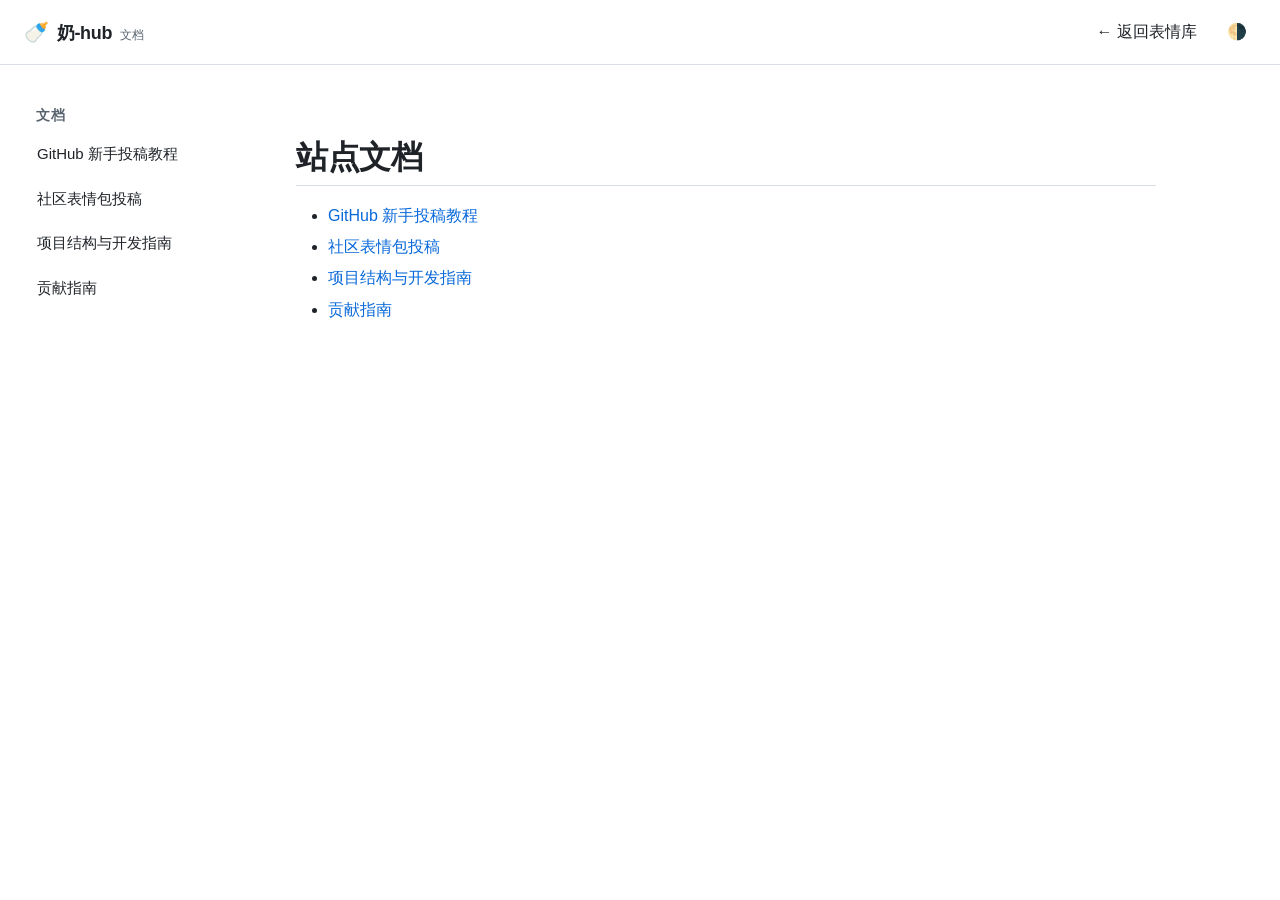
==== docs.html @ b363228f "md渲染器" ====
<!DOCTYPE html>
<html lang="zh-CN" data-theme="auto">
<head>
  <meta charset="utf-8">
  <meta name="viewport" content="width=device-width, initial-scale=1">
  <title>文档 · 奶-hub</title>
  <meta name="description" content="奶-hub 站点文档：表情投稿指南、GitHub 新手教程与项目开发指南。">
  <meta name="color-scheme" content="dark light">
  <link rel="icon" href="assets/icons/favicon.svg" type="image/svg+xml">
  <link rel="stylesheet" href="assets/css/style.css">
  <link rel="stylesheet" href="assets/css/docs.css">
</head>
<body>
  <a class="skip-link" href="#main">跳到主内容</a>

  <header class="site-header">
    <div class="container header-inner">
      <a class="brand" href="index.html">
        <span class="brand-mark" aria-hidden="true">🍼</span>
        <span class="brand-name">奶-hub</span>
        <span class="brand-sub">文档</span>
      </a>

      <div class="header-actions">
        <a class="btn btn-ghost" href="index.html">← 返回表情库</a>
        <button id="themeToggle" class="btn btn-ghost icon-btn" type="button" aria-label="切换配色主题" title="切换配色主题">
          <span id="themeIcon" aria-hidden="true">🌗</span>
        </button>
      </div>
    </div>
  </header>

  <main id="main" class="container docs-layout" tabindex="-1">
    <aside class="sidebar" aria-label="文档导航">
      <p class="sidebar-title">文档</p>
      <nav class="sidebar-nav" id="docNav"></nav>
    </aside>

    <div class="docs-content">
      <div class="docs-toolbar">
        <a class="link docs-source" id="sourceLink" href="#" target="_blank" rel="noopener noreferrer" hidden>在 GitHub 上查看原文 ↗</a>
      </div>
      <article class="prose" id="docContent"></article>
    </div>
  </main>

  <noscript>
    <div class="noscript">本站需要启用 JavaScript 才能渲染文档。</div>
  </noscript>

  <script src="assets/js/md.js"></script>
  <script src="assets/js/docs.js"></script>
</body>
</html>
---- assets/css/style.css ----
:root {
  --bg: #0d1117;
  --bg-subtle: #010409;
  --surface: #1f2328;
  --surface-2: #161b22;
  --surface-light: #f0f6fc;
  --text: #f0f6fc;
  --text-on-light: #1f2328;
  --muted: #9198a1;
  --accent: #8dd6ff;
  --primary: #5fed83;
  --primary-hover: #72ff97;
  --primary-active: #4ace6a;
  --primary-dark: #08872b;
  --text-on-primary: #000000;
  --border: #484f58;
  --border-muted: #3d444d;
  --glow: 0 0 24px rgba(141, 214, 255, 0.15);
  --glow-hover: 0 0 32px rgba(141, 214, 255, 0.25);
  --header-bg: rgba(13, 17, 23, 0.85);
  --overlay: rgba(1, 4, 9, 0.7);

  --r-sm: 6px;
  --r-md: 8px;
  --r-lg: 16px;
  --r-full: 9999px;

  --sp-1: 4px;
  --sp-2: 8px;
  --sp-3: 12px;
  --sp-4: 16px;
  --sp-5: 20px;
  --sp-6: 24px;
  --sp-8: 32px;
  --sp-10: 40px;
  --sp-12: 48px;
  --sp-16: 64px;

  --font: "Mona Sans", -apple-system, BlinkMacSystemFont, "Segoe UI", Helvetica, Arial, sans-serif,
    "Apple Color Emoji", "Segoe UI Emoji", "Noto Color Emoji";
  --mono: ui-monospace, "Mona Sans Mono", SFMono-Regular, "SF Mono", Menlo, Consolas,
    "Liberation Mono", monospace;

  --header-h: 64px;
  --container: 1280px;
}

:root[data-theme="light"] {
  --bg: #ffffff;
  --bg-subtle: #f6f8fa;
  --surface: #f6f8fa;
  --surface-2: #ffffff;
  --surface-light: #ffffff;
  --text: #1f2328;
  --text-on-light: #1f2328;
  --muted: #59636e;
  --accent: #0969da;
  --primary: #1f883d;
  --primary-hover: #2a9f47;
  --primary-active: #178136;
  --primary-dark: #1a7f37;
  --text-on-primary: #ffffff;
  --border: #d0d7de;
  --border-muted: #d8dee4;
  --glow: 0 0 24px rgba(9, 105, 218, 0.12);
  --glow-hover: 0 0 32px rgba(9, 105, 218, 0.2);
  --header-bg: rgba(255, 255, 255, 0.85);
  --overlay: rgba(31, 35, 40, 0.5);
}

@media (prefers-color-scheme: light) {
  :root[data-theme="auto"] {
    --bg: #ffffff;
    --bg-subtle: #f6f8fa;
    --surface: #f6f8fa;
    --surface-2: #ffffff;
    --surface-light: #ffffff;
    --text: #1f2328;
    --text-on-light: #1f2328;
    --muted: #59636e;
    --accent: #0969da;
    --primary: #1f883d;
    --primary-hover: #2a9f47;
    --primary-active: #178136;
    --primary-dark: #1a7f37;
    --text-on-primary: #ffffff;
    --border: #d0d7de;
    --border-muted: #d8dee4;
    --glow: 0 0 24px rgba(9, 105, 218, 0.12);
    --glow-hover: 0 0 32px rgba(9, 105, 218, 0.2);
    --header-bg: rgba(255, 255, 255, 0.85);
    --overlay: rgba(31, 35, 40, 0.5);
  }
}

*,
*::before,
*::after {
  box-sizing: border-box;
}

html {
  scroll-behavior: smooth;
  scroll-padding-top: calc(var(--header-h) + var(--sp-6));
}

body {
  margin: 0;
  background-color: var(--bg);
  color: var(--text);
  font-family: var(--font);
  font-size: 16px;
  line-height: 1.5;
  -webkit-font-smoothing: antialiased;
  text-rendering: optimizeLegibility;
}

img {
  max-width: 100%;
  display: block;
}

[hidden] {
  display: none !important;
}

a {
  color: inherit;
  text-decoration: none;
}

h1, h2, h3, p, dl, dd, ol, ul {
  margin: 0;
}

:focus-visible {
  outline: 2px solid var(--accent);
  outline-offset: 2px;
}

::selection {
  background: rgba(141, 214, 255, 0.3);
  color: inherit;
}

:root[data-theme="light"] ::selection {
  background: rgba(9, 105, 218, 0.22);
}

.container {
  max-width: var(--container);
  margin: 0 auto;
  padding: 0 var(--sp-6);
}

.skip-link {
  position: absolute;
  left: -9999px;
  top: var(--sp-2);
  z-index: 99;
  background: var(--primary);
  color: var(--text-on-primary);
  padding: var(--sp-2) var(--sp-4);
  border-radius: var(--r-sm);
}

.skip-link:focus {
  left: var(--sp-4);
}

.link {
  color: var(--accent);
  transition: text-decoration-color 150ms ease-out;
}

.link:hover {
  text-decoration: underline;
  text-decoration-color: var(--accent);
}

code {
  font-family: var(--mono);
  font-size: 14px;
  background: var(--surface-2);
  border: 1px solid var(--border-muted);
  border-radius: var(--r-sm);
  padding: 1px 6px;
}

/* ---------- Buttons ---------- */
.btn {
  display: inline-flex;
  align-items: center;
  justify-content: center;
  gap: var(--sp-2);
  font-family: inherit;
  font-size: 16px;
  font-weight: 500;
  line-height: 1.2;
  padding: 11px 23px;
  border-radius: var(--r-sm);
  border: 1px solid transparent;
  background: transparent;
  color: var(--text);
  cursor: pointer;
  white-space: nowrap;
  transition: background-color 80ms cubic-bezier(0.33, 1, 0.68, 1),
    border-color 80ms cubic-bezier(0.33, 1, 0.68, 1), color 80ms cubic-bezier(0.33, 1, 0.68, 1);
}

.btn-primary {
  background: var(--primary);
  border-color: var(--primary);
  color: var(--text-on-primary);
}

.btn-primary:hover {
  background: var(--primary-hover);
  border-color: var(--primary-hover);
}

.btn-primary:active {
  background: var(--primary-active);
  border-color: var(--primary-active);
  transition: none;
}

.btn-secondary {
  border-color: var(--text);
  color: var(--text);
}

.btn-secondary:hover {
  background: rgba(240, 246, 252, 0.1);
}

:root[data-theme="light"] .btn-secondary:hover {
  background: rgba(31, 35, 40, 0.08);
}

.btn-secondary:active {
  background: rgba(240, 246, 252, 0.15);
  transition: none;
}

.btn-ghost {
  font-weight: 400;
  padding: 8px 12px;
}

.btn-ghost:hover {
  color: var(--accent);
  background: rgba(141, 214, 255, 0.1);
}

.btn-ghost:active {
  background: rgba(141, 214, 255, 0.15);
  transition: none;
}

:root[data-theme="light"] .btn-ghost:hover,
:root[data-theme="light"] .btn-ghost:active {
  background: rgba(9, 105, 218, 0.1);
}

.btn-sm {
  font-size: 14px;
  padding: 5px 10px;
}

.icon-btn {
  padding: 8px;
  min-width: 36px;
  min-height: 36px;
  font-size: 16px;
}

/* ---------- Badges ---------- */
.badge {
  display: inline-flex;
  align-items: center;
  gap: var(--sp-1);
  font-size: 12px;
  font-weight: 500;
  padding: 2px 8px;
  border-radius: var(--r-full);
  line-height: 1.5;
  border: 1px solid transparent;
}

.badge-open {
  background: var(--primary-dark);
  color: #ffffff;
}

.badge-open .dot {
  width: 8px;
  height: 8px;
  border-radius: var(--r-full);
  background: var(--primary);
}

/* ---------- Header ---------- */
.site-header {
  position: sticky;
  top: 0;
  z-index: 32;
  background: var(--header-bg);
  backdrop-filter: saturate(160%) blur(12px);
  border-bottom: 1px solid var(--border-muted);
}

.header-inner {
  display: flex;
  align-items: center;
  gap: var(--sp-4);
  height: var(--header-h);
}

.brand {
  display: inline-flex;
  align-items: baseline;
  gap: var(--sp-2);
  font-weight: 600;
  font-size: 18px;
  letter-spacing: -0.3px;
}

.brand-mark {
  font-size: 20px;
}

.brand-sub {
  font-family: var(--mono);
  font-size: 12px;
  color: var(--muted);
  font-weight: 400;
}

.header-nav {
  display: flex;
  align-items: center;
  gap: var(--sp-1);
  margin-left: var(--sp-4);
}

.header-actions {
  display: flex;
  align-items: center;
  gap: var(--sp-2);
  margin-left: auto;
  flex: 1 1 auto;
  justify-content: flex-end;
  min-width: 0;
}

.search-field {
  position: relative;
  display: flex;
  align-items: center;
  gap: var(--sp-1);
  background: var(--surface-light);
  border: 1px solid var(--border);
  border-radius: var(--r-sm);
  padding: 0 var(--sp-3);
  margin: 0;
  flex: 0 1 300px;
  min-width: 120px;
  transition: border-color 150ms ease-out, box-shadow 150ms ease-out;
}

.search-field:focus-within {
  border-color: var(--accent);
  box-shadow: 0 0 12px rgba(141, 214, 255, 0.3);
}

:root[data-theme="light"] .search-field:focus-within {
  box-shadow: 0 0 12px rgba(9, 105, 218, 0.25);
}

.search-submit {
  display: flex;
  align-items: center;
  justify-content: center;
  background: none;
  border: none;
  padding: 6px 0;
  color: var(--muted);
  cursor: pointer;
  flex: none;
  border-radius: var(--r-sm);
  transition: color 150ms ease-out, transform 150ms ease-out;
}

.search-submit:hover {
  color: var(--accent);
}

.search-submit:active {
  transform: scale(0.9);
}

.search-field .search-icon {
  color: inherit;
  flex: none;
}

.search-field input {
  background: transparent;
  border: none;
  outline: none;
  color: var(--text-on-light);
  font-family: inherit;
  font-size: 14px;
  padding: 8px var(--sp-2);
  flex: 1 1 auto;
  width: 100%;
  min-width: 0;
  transition: opacity 150ms ease-out;
}

.search-field input::placeholder {
  color: var(--muted);
}

.search-field kbd {
  font-family: var(--mono);
  font-size: 11px;
  color: var(--muted);
  border: 1px solid var(--border);
  border-radius: 4px;
  padding: 0 5px;
  line-height: 1.6;
}

/* ---------- Hero ---------- */
.hero {
  position: relative;
  overflow: hidden;
  border-bottom: 1px solid var(--border-muted);
  padding: var(--sp-16) 0;
}

.hero-aurora {
  position: absolute;
  inset: -20% -10% auto -10%;
  height: 140%;
  background:
    radial-gradient(45% 55% at 18% 30%, rgba(141, 214, 255, 0.18), transparent 70%),
    radial-gradient(40% 50% at 78% 20%, rgba(95, 237, 131, 0.14), transparent 70%),
    radial-gradient(50% 60% at 55% 90%, rgba(141, 214, 255, 0.1), transparent 70%);
  filter: blur(8px);
  z-index: -1;
  animation: aurora-shift 16s ease-in-out infinite alternate;
}

@keyframes aurora-shift {
  from { transform: translate3d(-2%, -1%, 0) scale(1); }
  to { transform: translate3d(3%, 2%, 0) scale(1.06); }
}

.hero-inner {
  display: grid;
  grid-template-columns: minmax(0, 1.1fr) minmax(0, 0.9fr);
  gap: var(--sp-12);
  align-items: center;
}

.hero-copy > * + * {
  margin-top: var(--sp-5);
}

.hero-copy > * {
  animation: rise 620ms cubic-bezier(0.33, 1, 0.68, 1) backwards;
}

.hero-copy > *:nth-child(1) { animation-delay: 40ms; }
.hero-copy > *:nth-child(2) { animation-delay: 110ms; }
.hero-copy > *:nth-child(3) { animation-delay: 180ms; }
.hero-copy > *:nth-child(4) { animation-delay: 250ms; }
.hero-copy > *:nth-child(5) { animation-delay: 320ms; }

@keyframes rise {
  from {
    opacity: 0;
    transform: translateY(18px);
  }
  to {
    opacity: 1;
    transform: none;
  }
}

.hero-title {
  font-size: clamp(40px, 6vw, 64px);
  font-weight: 600;
  line-height: 1.1;
  letter-spacing: -1.5px;
}

.hero-accent {
  color: var(--accent);
}

.hero-lead {
  font-size: 18px;
  line-height: 1.6;
  color: var(--muted);
  max-width: 56ch;
}

.hero-actions {
  display: flex;
  flex-wrap: wrap;
  gap: var(--sp-3);
}

.hero-stats {
  display: flex;
  gap: var(--sp-8);
  padding-top: var(--sp-2);
}

.stat dt {
  font-size: 14px;
  color: var(--muted);
}

.stat dd {
  font-family: var(--mono);
  font-size: 28px;
  font-weight: 600;
  letter-spacing: -0.5px;
  color: var(--text);
}

.hero-visual {
  position: relative;
  height: 420px;
}

.hero-tile {
  --rot: 0deg;
  position: absolute;
  width: 46%;
  border: 1px solid var(--border);
  border-radius: var(--r-lg);
  overflow: hidden;
  background: var(--surface);
  box-shadow: var(--glow);
  transform: rotate(var(--rot));
  animation: tile-in 700ms cubic-bezier(0.33, 1, 0.68, 1) backwards;
  transition: transform 240ms cubic-bezier(0.33, 1, 0.68, 1), box-shadow 240ms ease-out,
    border-color 240ms ease-out;
}

@keyframes tile-in {
  from {
    opacity: 0;
    transform: translateY(28px) scale(0.94) rotate(var(--rot));
  }
}

.hero-tile img {
  display: block;
  width: 100%;
  aspect-ratio: 1 / 1;
  margin: -8px 0;
  object-fit: cover;
  animation: float 7s ease-in-out infinite alternate;
}

.hero-tile.t2 img { animation-duration: 8.5s; animation-delay: -1.2s; }
.hero-tile.t3 img { animation-duration: 9.5s; animation-delay: -2.4s; }
.hero-tile.t4 img { animation-duration: 8s; animation-delay: -3.1s; }

@keyframes float {
  from {
    transform: translateY(-5px);
  }
  to {
    transform: translateY(6px);
  }
}

.hero-tile:hover {
  border-color: var(--accent);
  box-shadow: var(--glow-hover);
  transform: rotate(var(--rot)) translateY(-4px);
}

.hero-tile.t1 { top: 0; left: 0; --rot: -4deg; z-index: 5; }
.hero-tile.t2 { top: 8%; right: 2%; --rot: 5deg; z-index: 1; }
.hero-tile.t3 { bottom: 2%; left: 20%; --rot: 3deg; z-index: 3; }
.hero-tile.t4 { bottom: 8%; right: 6%; --rot: -6deg; z-index: 2; }

.hero-tile:hover,
.hero-tile:focus-within {
  z-index: 10;
}

/* ---------- Layout ---------- */
.layout {
  display: grid;
  grid-template-columns: 240px minmax(0, 1fr);
  gap: var(--sp-8);
  padding-top: var(--sp-10);
  padding-bottom: var(--sp-16);
  align-items: start;
}

.sidebar {
  position: sticky;
  top: calc(var(--header-h) + var(--sp-6));
}

.sidebar-title {
  font-size: 14px;
  font-weight: 600;
  color: var(--muted);
  text-transform: uppercase;
  letter-spacing: 0.6px;
  padding: 0 var(--sp-3);
  margin-bottom: var(--sp-2);
}

.sidebar-nav {
  display: flex;
  flex-direction: column;
  gap: var(--sp-1);
}

.side-item {
  display: flex;
  align-items: center;
  gap: var(--sp-2);
  padding: var(--sp-2) var(--sp-3);
  border-radius: var(--r-sm);
  border: 1px solid transparent;
  color: var(--text);
  transition: background-color 150ms ease-out, border-color 150ms ease-out,
    color 150ms ease-out, transform 180ms cubic-bezier(0.33, 1, 0.68, 1);
}

.side-item:hover {
  background: rgba(141, 214, 255, 0.08);
  color: var(--accent);
  transform: translateX(3px);
}

:root[data-theme="light"] .side-item:hover {
  background: rgba(9, 105, 218, 0.08);
}

.side-item.is-active {
  background: var(--surface);
  border-color: var(--border);
  color: var(--text);
}

.side-icon {
  font-size: 16px;
}

.side-name {
  font-size: 15px;
  font-weight: 500;
}

.side-count {
  margin-left: auto;
  font-family: var(--mono);
  font-size: 12px;
  color: var(--muted);
}

.sidebar-note {
  margin-top: var(--sp-6);
  padding: var(--sp-4);
  background: var(--surface);
  border: 1px solid var(--border-muted);
  border-radius: var(--r-md);
  font-size: 14px;
  color: var(--muted);
}

.sidebar-note p {
  margin-bottom: var(--sp-2);
}

/* ---------- Toolbar & Tabs ---------- */
.role-intro {
  margin: 0 0 var(--sp-3);
  font-size: 14px;
  line-height: 1.6;
  color: var(--muted);
}

.toolbar {
  display: flex;
  align-items: flex-end;
  justify-content: space-between;
  gap: var(--sp-4);
  border-bottom: 1px solid var(--border-muted);
}

.tabs {
  display: flex;
  gap: var(--sp-2);
  overflow-x: auto;
}

.tab {
  font-family: inherit;
  font-size: 15px;
  background: none;
  border: none;
  border-bottom: 2px solid transparent;
  color: var(--muted);
  padding: var(--sp-2) var(--sp-3);
  cursor: pointer;
  display: inline-flex;
  align-items: center;
  gap: var(--sp-2);
  transition: color 150ms ease-out, border-color 200ms cubic-bezier(0.33, 1, 0.68, 1),
    transform 160ms ease-out;
  white-space: nowrap;
}

.tab:hover {
  color: var(--text);
  transform: translateY(-1px);
}

.tab.is-active {
  color: var(--text);
  border-bottom-color: var(--accent);
  font-weight: 600;
}

.tab .tab-count {
  font-family: var(--mono);
  font-size: 12px;
  color: var(--muted);
}

.toolbar-meta {
  display: flex;
  align-items: center;
  gap: var(--sp-2);
  padding-bottom: var(--sp-2);
}

.count {
  font-family: var(--mono);
  font-size: 13px;
  color: var(--muted);
}

/* ---------- Tag panel ---------- */
.tag-panel {
  display: flex;
  flex-direction: column;
  gap: var(--sp-3);
  padding: var(--sp-5) 0;
}

.tag-group {
  display: flex;
  align-items: baseline;
  gap: var(--sp-3);
  flex-wrap: wrap;
}

.tag-group-label {
  font-family: var(--mono);
  font-size: 12px;
  color: var(--muted);
  min-width: 84px;
  text-transform: lowercase;
}

.chip-row {
  display: flex;
  flex-wrap: wrap;
  gap: var(--sp-2);
}

.chip {
  font-family: inherit;
  font-size: 13px;
  line-height: 1.5;
  padding: 3px 10px;
  border-radius: var(--r-full);
  border: 1px solid var(--border-muted);
  background: transparent;
  color: var(--muted);
  cursor: pointer;
  transition: background-color 80ms cubic-bezier(0.33, 1, 0.68, 1),
    border-color 80ms cubic-bezier(0.33, 1, 0.68, 1), color 80ms cubic-bezier(0.33, 1, 0.68, 1);
}

.chip:hover {
  border-color: var(--accent);
  color: var(--accent);
}

.chip.is-on {
  background: rgba(95, 237, 131, 0.14);
  border-color: var(--primary);
  color: var(--text);
  font-weight: 500;
}

:root[data-theme="light"] .chip.is-on {
  background: rgba(31, 136, 61, 0.15);
  border-color: var(--primary-dark);
  color: var(--primary-dark);
}

.chip:active {
  transform: scale(0.94);
}

.chip.is-on {
  animation: chip-pop 260ms cubic-bezier(0.33, 1, 0.68, 1);
}

@keyframes chip-pop {
  0% { transform: scale(0.88); }
  60% { transform: scale(1.07); }
  100% { transform: scale(1); }
}

/* ---------- Pagination ---------- */
.pager {
  display: flex;
  align-items: center;
  justify-content: space-between;
  gap: var(--sp-4);
  flex-wrap: wrap;
  padding: var(--sp-4) 0;
}

.pager[hidden] {
  display: none;
}

.pager-bottom {
  border-top: 1px solid var(--border-muted);
}

.pager-info {
  font-size: 14px;
  color: var(--muted);
}

.pager-info strong {
  font-family: var(--mono);
  font-weight: 600;
  color: var(--text);
}

.pager-nav {
  display: flex;
  align-items: center;
  gap: var(--sp-1);
  flex-wrap: wrap;
}

.pager-btn {
  font-family: inherit;
  font-size: 14px;
  line-height: 1.4;
  color: var(--text);
  background: transparent;
  border: 1px solid var(--border-muted);
  border-radius: var(--r-sm);
  padding: 5px 10px;
  min-height: 32px;
  cursor: pointer;
  transition: background-color 80ms cubic-bezier(0.33, 1, 0.68, 1),
    border-color 80ms cubic-bezier(0.33, 1, 0.68, 1),
    color 80ms cubic-bezier(0.33, 1, 0.68, 1), transform 120ms ease-out;
}

.pager-btn:hover:not(:disabled) {
  border-color: var(--accent);
  color: var(--accent);
  background: rgba(141, 214, 255, 0.08);
}

:root[data-theme="light"] .pager-btn:hover:not(:disabled) {
  background: rgba(9, 105, 218, 0.08);
}

.pager-btn:active:not(:disabled) {
  transform: translateY(1px);
}

.pager-btn:disabled {
  opacity: 0.45;
  cursor: not-allowed;
}

.pager-num {
  min-width: 32px;
}

.pager-btn.is-on {
  background: var(--primary);
  border-color: var(--primary);
  color: var(--text-on-primary);
  font-weight: 600;
}

.pager-ellipsis {
  color: var(--muted);
  padding: 0 var(--sp-1);
}

.pager-size {
  display: inline-flex;
  align-items: center;
  gap: var(--sp-2);
  font-size: 14px;
  color: var(--muted);
}

.page-size-select {
  font-family: inherit;
  font-size: 14px;
  color: var(--text);
  background: var(--surface);
  border: 1px solid var(--border);
  border-radius: var(--r-sm);
  padding: 5px var(--sp-2);
  min-height: 32px;
  cursor: pointer;
  transition: border-color 150ms ease-out, box-shadow 150ms ease-out;
}

.page-size-select:hover {
  border-color: var(--accent);
}

.page-size-select:focus {
  border-color: var(--accent);
  outline: none;
  box-shadow: 0 0 12px rgba(141, 214, 255, 0.3);
}

/* ---------- Masonry grid ---------- */
.grid {
  columns: 4 220px;
  column-gap: var(--sp-4);
}

.card {
  position: relative;
  break-inside: avoid;
  margin-bottom: var(--sp-4);
  background: var(--surface);
  border: 1px solid var(--border);
  border-radius: var(--r-md);
  overflow: hidden;
  transition: border-color 200ms ease-out, box-shadow 200ms ease-out,
    transform 220ms cubic-bezier(0.33, 1, 0.68, 1);
  animation: card-in 340ms cubic-bezier(0.33, 1, 0.68, 1) backwards;
  animation-delay: calc(var(--i, 0) * 34ms);
  will-change: transform, opacity;
}

.card:hover {
  border-color: var(--accent);
  box-shadow: var(--glow);
  transform: translateY(-4px);
}

.card:active {
  transform: translateY(-1px);
}

@keyframes card-in {
  from {
    opacity: 0;
    transform: translateY(16px) scale(0.985);
  }
  to {
    opacity: 1;
    transform: none;
  }
}

@keyframes fade-in {
  from { opacity: 0; transform: translateY(6px); }
  to { opacity: 1; transform: none; }
}

.card-media {
  background: var(--bg-subtle);
  border-bottom: 1px solid var(--border-muted);
}

.card-media img {
  width: 100%;
  aspect-ratio: 1 / 1;
  object-fit: cover;
  opacity: 0;
  transition: opacity 260ms ease-out;
}

.card-media img.is-loaded {
  opacity: 1;
}

.card-open {
  position: absolute;
  inset: 0;
  z-index: 1;
  width: 100%;
  height: 100%;
  padding: 0;
  border: 0;
  background: transparent;
  color: var(--text);
  cursor: zoom-in;
}

.card-open:focus-visible {
  outline: 2px solid var(--accent);
  outline-offset: -3px;
}

.card-open svg {
  position: absolute;
  right: var(--sp-3);
  bottom: var(--sp-3);
  display: block;
  width: 36px;
  height: 36px;
  padding: 8px;
  border: 1px solid var(--border);
  border-radius: var(--r-sm);
  background: var(--surface);
  color: var(--text);
  opacity: 0;
  box-shadow: var(--glow);
  transition: opacity 150ms ease-out, color 150ms ease-out, border-color 150ms ease-out;
}

.card:hover .card-open svg,
.card-open:focus-visible svg {
  opacity: 1;
}

.card-media.is-broken {
  display: flex;
  align-items: center;
  justify-content: center;
  aspect-ratio: 1 / 1;
  color: var(--muted);
  font-family: var(--mono);
  font-size: 13px;
}

.card-body {
  padding: var(--sp-3) var(--sp-4) var(--sp-4);
}

.card-head {
  display: flex;
  align-items: center;
  gap: var(--sp-2);
}

.card-title {
  font-size: 15px;
  font-weight: 600;
  line-height: 1.4;
  letter-spacing: -0.2px;
}

.download-btn {
  position: relative;
  z-index: 2;
  margin-left: auto;
  flex: none;
  color: var(--muted);
  opacity: 0;
  transition: opacity 150ms ease-out, color 150ms ease-out, background-color 150ms ease-out;
}

.card:hover .download-btn,
.download-btn:focus-visible {
  opacity: 1;
}

.download-btn:hover {
  color: var(--accent);
}

.card-tags {
  display: flex;
  flex-wrap: wrap;
  gap: var(--sp-1);
  margin-top: var(--sp-2);
}

.tag {
  font-size: 12px;
  line-height: 1.5;
  padding: 1px 8px;
  border-radius: var(--r-full);
  background: var(--surface-2);
  border: 1px solid var(--border-muted);
  color: var(--muted);
}

/* ---------- Original image dialog ---------- */
.image-dialog {
  width: min(1100px, calc(100vw - 32px));
  max-width: none;
  max-height: calc(100vh - 32px);
  max-height: calc(100dvh - 32px);
  margin: auto;
  padding: 0;
  overflow: hidden;
  border: 1px solid var(--border);
  border-radius: var(--r-md);
  background: var(--surface);
  color: var(--text);
  box-shadow: 0 24px 80px rgba(0, 0, 0, 0.45);
}

.image-dialog::backdrop {
  background: rgba(1, 4, 9, 0.84);
  backdrop-filter: blur(4px);
}

.image-dialog-content {
  display: grid;
  grid-template-rows: auto minmax(0, 1fr);
  max-height: calc(100vh - 32px);
  max-height: calc(100dvh - 32px);
}

.image-dialog-head {
  display: flex;
  align-items: center;
  gap: var(--sp-3);
  min-height: 56px;
  padding: var(--sp-2) var(--sp-3) var(--sp-2) var(--sp-5);
  border-bottom: 1px solid var(--border-muted);
}

.image-dialog-title {
  min-width: 0;
  overflow: hidden;
  font-size: 15px;
  font-weight: 600;
  line-height: 1.4;
  text-overflow: ellipsis;
  white-space: nowrap;
}

.image-dialog-close {
  flex: none;
  margin-left: auto;
}

.image-dialog-stage {
  position: relative;
  display: grid;
  place-items: center;
  min-height: 180px;
  overflow: auto;
  padding: var(--sp-4);
  background: var(--bg-subtle);
}

.image-dialog-stage img {
  max-width: 100%;
  max-height: calc(100vh - 112px);
  max-height: calc(100dvh - 112px);
  width: auto;
  height: auto;
  object-fit: contain;
}

.image-dialog-status {
  color: var(--muted);
  font-size: 14px;
}

/* ---------- Skeleton & empty ---------- */
.skeleton {
  break-inside: avoid;
  margin-bottom: var(--sp-4);
  border: 1px solid var(--border-muted);
  border-radius: var(--r-md);
  background: var(--surface);
  overflow: hidden;
}

.skeleton-media {
  aspect-ratio: 1 / 1;
  background: linear-gradient(90deg, var(--surface-2) 25%, var(--surface) 50%, var(--surface-2) 75%);
  background-size: 200% 100%;
  animation: shimmer 1.2s linear infinite;
}

.skeleton-line {
  height: 12px;
  margin: var(--sp-3) var(--sp-4);
  border-radius: var(--r-sm);
  background: var(--surface-2);
}

.skeleton-line.short {
  width: 50%;
  margin-bottom: var(--sp-4);
}

@keyframes shimmer {
  from { background-position: 200% 0; }
  to { background-position: -200% 0; }
}

.empty-state {
  text-align: center;
  padding: var(--sp-16) var(--sp-6);
  border: 1px dashed var(--border);
  border-radius: var(--r-md);
  background: var(--surface);
  animation: fade-in 240ms cubic-bezier(0.33, 1, 0.68, 1) both;
}

.empty-state[hidden] {
  display: none;
}

.empty-icon {
  font-size: 40px;
  margin-bottom: var(--sp-3);
}

.empty-state h3 {
  font-size: 22px;
  font-weight: 600;
  letter-spacing: -0.3px;
}

.empty-state p {
  color: var(--muted);
  margin: var(--sp-2) 0 var(--sp-5);
}

.reveal {
  opacity: 0;
  transform: translateY(20px);
  transition: opacity 520ms cubic-bezier(0.33, 1, 0.68, 1),
    transform 520ms cubic-bezier(0.33, 1, 0.68, 1);
  transition-delay: var(--d, 0ms);
}

.reveal.is-visible {
  opacity: 1;
  transform: none;
}

/* ---------- Contribute ---------- */
.contribute {
  border-top: 1px solid var(--border-muted);
  background: var(--bg-subtle);
  padding: var(--sp-16) 0;
}

.section-head {
  max-width: 720px;
  margin-bottom: var(--sp-10);
}

.eyebrow {
  font-family: var(--mono);
  font-size: 13px;
  color: var(--accent);
  letter-spacing: 1px;
  text-transform: uppercase;
  margin-bottom: var(--sp-2);
}

.section-title {
  font-size: clamp(32px, 4vw, 48px);
  font-weight: 600;
  line-height: 1.2;
  letter-spacing: -1px;
}

.section-lead {
  font-size: 18px;
  line-height: 1.6;
  color: var(--muted);
  margin-top: var(--sp-3);
}

.quest {
  list-style: none;
  margin: 0;
  padding: 0;
  display: grid;
  grid-template-columns: repeat(auto-fit, minmax(260px, 1fr));
  gap: var(--sp-6);
}

.quest-card {
  position: relative;
  background: var(--surface);
  border: 1px solid var(--border);
  border-radius: var(--r-md);
  padding: var(--sp-6);
  transition: border-color 200ms ease-out, box-shadow 200ms ease-out;
}

.quest-card:hover {
  border-color: var(--accent);
  box-shadow: var(--glow);
}

.quest-num {
  font-family: var(--mono);
  font-size: 13px;
  color: var(--text-on-primary);
  background: var(--primary);
  border-radius: var(--r-full);
  padding: 2px 10px;
  display: inline-block;
}

.quest-card h3 {
  font-size: 22px;
  font-weight: 400;
  line-height: 1.4;
  margin: var(--sp-4) 0 var(--sp-2);
}

.quest-en {
  font-family: var(--mono);
  font-size: 13px;
  color: var(--muted);
}

.quest-card p {
  font-size: 15px;
  color: var(--muted);
  margin-bottom: var(--sp-4);
}

.quest-cmd {
  display: block;
  font-family: var(--mono);
  font-size: 13px;
  line-height: 1.7;
  color: var(--text);
  background: var(--bg);
  border: 1px solid var(--border-muted);
  border-radius: var(--r-md);
  padding: var(--sp-3);
  margin: 0 0 var(--sp-4);
  overflow-x: auto;
  white-space: pre;
}

.quest-card .quest-cmd {
  white-space: pre-wrap;
  word-break: break-all;
}

.quest-cli {
  margin-top: var(--sp-6);
  background: var(--surface);
  border: 1px solid var(--border);
  border-radius: var(--r-md);
  padding: var(--sp-3) var(--sp-6) var(--sp-5);
}

.quest-cli summary {
  cursor: pointer;
  font-size: 15px;
  color: var(--text);
}

.quest-cli summary:hover {
  color: var(--accent);
}

.quest-cli[open] summary {
  margin-bottom: var(--sp-3);
}

.quest-cli .quest-cmd {
  margin-bottom: 0;
}

.quest-note {
  font-size: 14px;
  line-height: 1.7;
  color: var(--muted);
  margin-top: var(--sp-3);
}

.quest-help {
  margin-top: var(--sp-6);
  font-size: 15px;
  line-height: 1.7;
  color: var(--muted);
}

/* ---------- Footer ---------- */
.site-footer {
  border-top: 1px solid var(--border-muted);
  padding: var(--sp-8) 0;
  font-size: 14px;
  color: var(--muted);
}

.footer-inner {
  display: flex;
  justify-content: space-between;
  gap: var(--sp-4);
  flex-wrap: wrap;
}

.footer-links {
  display: flex;
  gap: var(--sp-5);
}

/* ---------- Toast ---------- */
.toast {
  position: fixed;
  left: 50%;
  bottom: var(--sp-8);
  transform: translate(-50%, 12px);
  z-index: 99;
  background: var(--surface);
  color: var(--text);
  border: 1px solid var(--border);
  border-radius: var(--r-sm);
  box-shadow: var(--glow-hover);
  padding: var(--sp-3) var(--sp-5);
  font-size: 14px;
  opacity: 0;
  transition: opacity 160ms ease-out, transform 160ms ease-out;
}

.toast.is-on {
  opacity: 1;
  transform: translate(-50%, 0);
}

.noscript {
  padding: var(--sp-6);
  text-align: center;
  color: var(--muted);
  border: 1px solid var(--border);
  border-radius: var(--r-md);
  margin: var(--sp-6);
}

/* ---------- Image context menu ---------- */
.ctx-menu {
  position: fixed;
  left: 0;
  top: 0;
  z-index: 120;
  min-width: 210px;
  padding: var(--sp-1);
  border: 1px solid var(--border);
  border-radius: var(--r-md);
  background: var(--surface);
  color: var(--text);
  box-shadow: 0 16px 40px rgba(1, 4, 9, 0.45), var(--glow);
  font-size: 14px;
  user-select: none;
  animation: ctx-pop 120ms cubic-bezier(0.33, 1, 0.68, 1);
}

.ctx-menu[hidden] {
  display: none;
}

.ctx-item {
  display: flex;
  align-items: center;
  gap: var(--sp-3);
  width: 100%;
  min-height: 40px;
  padding: var(--sp-2) var(--sp-3);
  border: 0;
  border-radius: var(--r-sm);
  background: transparent;
  color: inherit;
  font: inherit;
  text-align: left;
  white-space: nowrap;
  touch-action: manipulation;
  cursor: pointer;
}

.ctx-item:hover,
.ctx-item:focus-visible {
  background: rgba(141, 214, 255, 0.12);
  color: var(--accent);
}

:root[data-theme="light"] .ctx-item:hover,
:root[data-theme="light"] .ctx-item:focus-visible {
  background: rgba(9, 105, 218, 0.1);
}

.ctx-item:focus-visible {
  outline-offset: -2px;
}

.ctx-item:active {
  background: rgba(141, 214, 255, 0.18);
}

:root[data-theme="light"] .ctx-item:active {
  background: rgba(9, 105, 218, 0.16);
}

.ctx-icon {
  display: inline-flex;
  flex: none;
  color: var(--muted);
}

.ctx-item:hover .ctx-icon,
.ctx-item:focus-visible .ctx-icon,
.ctx-item:active .ctx-icon {
  color: inherit;
}

@keyframes ctx-pop {
  from {
    opacity: 0;
    transform: scale(0.96);
  }
  to {
    opacity: 1;
    transform: none;
  }
}

@media (pointer: coarse) {
  .ctx-item {
    min-height: 46px;
  }
}

/* ---------- Responsive ---------- */
@media (max-width: 1011px) {
  .header-nav {
    display: none;
  }

  .search-field {
    flex-basis: 220px;
  }

  .hero-inner {
    grid-template-columns: minmax(0, 1fr);
    gap: var(--sp-8);
  }

  .hero-visual {
    height: 300px;
    max-width: 460px;
  }

  .layout {
    grid-template-columns: minmax(0, 1fr);
    gap: var(--sp-5);
  }

  .sidebar {
    position: static;
  }

  .sidebar-title {
    display: none;
  }

  .sidebar-nav {
    flex-direction: row;
    overflow-x: auto;
    padding-bottom: var(--sp-1);
  }

  .side-item {
    flex: none;
    border-color: var(--border-muted);
  }

  .sidebar-note {
    display: none;
  }
}

@media (max-width: 767px) {
  .download-btn {
    opacity: 1;
  }

  .card-open svg {
    opacity: 1;
  }

  .image-dialog {
    width: calc(100vw - 16px);
    max-height: calc(100vh - 16px);
    max-height: calc(100dvh - 16px);
  }

  .image-dialog-content {
    max-height: calc(100vh - 16px);
    max-height: calc(100dvh - 16px);
  }

  .image-dialog-head {
    min-height: 48px;
    padding-left: var(--sp-3);
  }

  .image-dialog-stage {
    min-height: 120px;
    padding: var(--sp-2);
  }

  .image-dialog-stage img {
    max-height: calc(100vh - 80px);
    max-height: calc(100dvh - 80px);
  }

  .hero {
    padding: var(--sp-10) 0;
  }

  .hero-visual {
    display: none;
  }

  .hero-stats {
    gap: var(--sp-6);
  }

  .header-nav {
    display: none;
  }

  .search-field {
    flex-basis: 180px;
  }

  .search-field kbd {
    display: none;
  }

  .grid {
    columns: 2 150px;
    column-gap: var(--sp-3);
  }

  .contribute {
    padding: var(--sp-10) 0;
  }

  .layout {
    padding-top: var(--sp-6);
    padding-bottom: var(--sp-10);
  }

  .tag-group-label {
    min-width: 100%;
  }
}

@media (max-width: 543px) {
  .hide-sm {
    display: none;
  }

  .search-field {
    flex-basis: 150px;
    min-width: 96px;
  }

  .container {
    padding: 0 var(--sp-4);
  }

  .grid {
    columns: 1;
  }

  .pager {
    gap: var(--sp-2);
    justify-content: center;
  }

  .pager-info {
    width: 100%;
    text-align: center;
  }

  .hero-title {
    letter-spacing: -1px;
  }

  .role-intro {
    font-size: 13px;
  }
}

@media (prefers-reduced-motion: reduce) {
  *,
  *::before,
  *::after {
    animation-duration: 0.001ms !important;
    animation-iteration-count: 1 !important;
    transition-duration: 0.001ms !important;
    scroll-behavior: auto !important;
  }
}
---- assets/css/docs.css ----
/* 站内文档阅读器（docs.html）样式；设计令牌沿用 style.css。 */

.docs-layout {
  display: grid;
  grid-template-columns: 240px minmax(0, 1fr);
  gap: var(--sp-8);
  padding-top: var(--sp-10);
  padding-bottom: var(--sp-16);
  align-items: start;
}

.docs-content {
  min-width: 0;
}

.docs-toolbar {
  display: flex;
  justify-content: flex-end;
  min-height: 24px;
  margin-bottom: var(--sp-2);
}

.docs-source {
  font-size: 13px;
}

.docs-loading {
  color: var(--muted);
  font-size: 15px;
}

/* ---------- Markdown 排版 ---------- */
.prose {
  max-width: 860px;
  min-width: 0;
  font-size: 16px;
  line-height: 1.7;
}

.prose h1 {
  font-size: 32px;
  font-weight: 600;
  letter-spacing: -0.5px;
  line-height: 1.25;
  margin: 0 0 var(--sp-4);
  padding-bottom: var(--sp-2);
  border-bottom: 1px solid var(--border-muted);
}

.prose h2 {
  font-size: 24px;
  font-weight: 600;
  letter-spacing: -0.3px;
  line-height: 1.3;
  margin: var(--sp-8) 0 var(--sp-4);
  padding-bottom: var(--sp-2);
  border-bottom: 1px solid var(--border-muted);
  scroll-margin-top: calc(var(--header-h) + var(--sp-4));
}

.prose h3 {
  font-size: 19px;
  font-weight: 600;
  line-height: 1.4;
  margin: var(--sp-6) 0 var(--sp-3);
  scroll-margin-top: calc(var(--header-h) + var(--sp-4));
}

.prose h4,
.prose h5,
.prose h6 {
  font-size: 16px;
  font-weight: 600;
  margin: var(--sp-5) 0 var(--sp-2);
  scroll-margin-top: calc(var(--header-h) + var(--sp-4));
}

.prose p {
  margin: 0 0 var(--sp-4);
}

.prose a {
  color: var(--accent);
}

.prose a:hover {
  text-decoration: underline;
}

.prose strong {
  font-weight: 600;
}

.prose ul,
.prose ol {
  margin: 0 0 var(--sp-4);
  padding-left: 2em;
}

.prose ul {
  list-style: disc;
}

.prose ol {
  list-style: decimal;
}

.prose li + li {
  margin-top: var(--sp-1);
}

.prose li > ul,
.prose li > ol {
  margin: var(--sp-1) 0 0;
}

.prose blockquote {
  margin: 0 0 var(--sp-4);
  padding: var(--sp-1) var(--sp-4);
  color: var(--muted);
  border-left: 4px solid var(--border);
  border-radius: 0 var(--r-sm) var(--r-sm) 0;
}

.prose blockquote p:last-child {
  margin-bottom: 0;
}

.prose pre {
  margin: 0 0 var(--sp-4);
  padding: var(--sp-4);
  background: var(--bg-subtle);
  border: 1px solid var(--border-muted);
  border-radius: var(--r-md);
  overflow-x: auto;
  font-size: 13px;
  line-height: 1.6;
}

.prose pre code {
  background: none;
  border: none;
  padding: 0;
  font-size: inherit;
}

.prose table {
  display: block;
  max-width: 100%;
  width: max-content;
  margin: 0 0 var(--sp-4);
  border-collapse: collapse;
  overflow-x: auto;
}

.prose th,
.prose td {
  padding: 6px 13px;
  border: 1px solid var(--border-muted);
  text-align: left;
}

.prose th {
  background: var(--surface);
  font-weight: 600;
}

.prose tr:nth-child(2n) td {
  background: var(--surface-2);
}

.prose img {
  max-width: 100%;
  margin: var(--sp-2) 0;
  border: 1px solid var(--border-muted);
  border-radius: var(--r-md);
}

.prose hr {
  border: none;
  border-top: 1px solid var(--border-muted);
  margin: var(--sp-8) 0;
}

/* ---------- 响应式 ---------- */
@media (max-width: 1011px) {
  .docs-layout {
    grid-template-columns: minmax(0, 1fr);
    gap: var(--sp-5);
  }
}

@media (max-width: 543px) {
  .docs-layout {
    padding-top: var(--sp-6);
    padding-bottom: var(--sp-10);
  }

  .prose h1 {
    font-size: 26px;
  }

  .prose h2 {
    font-size: 20px;
  }
}
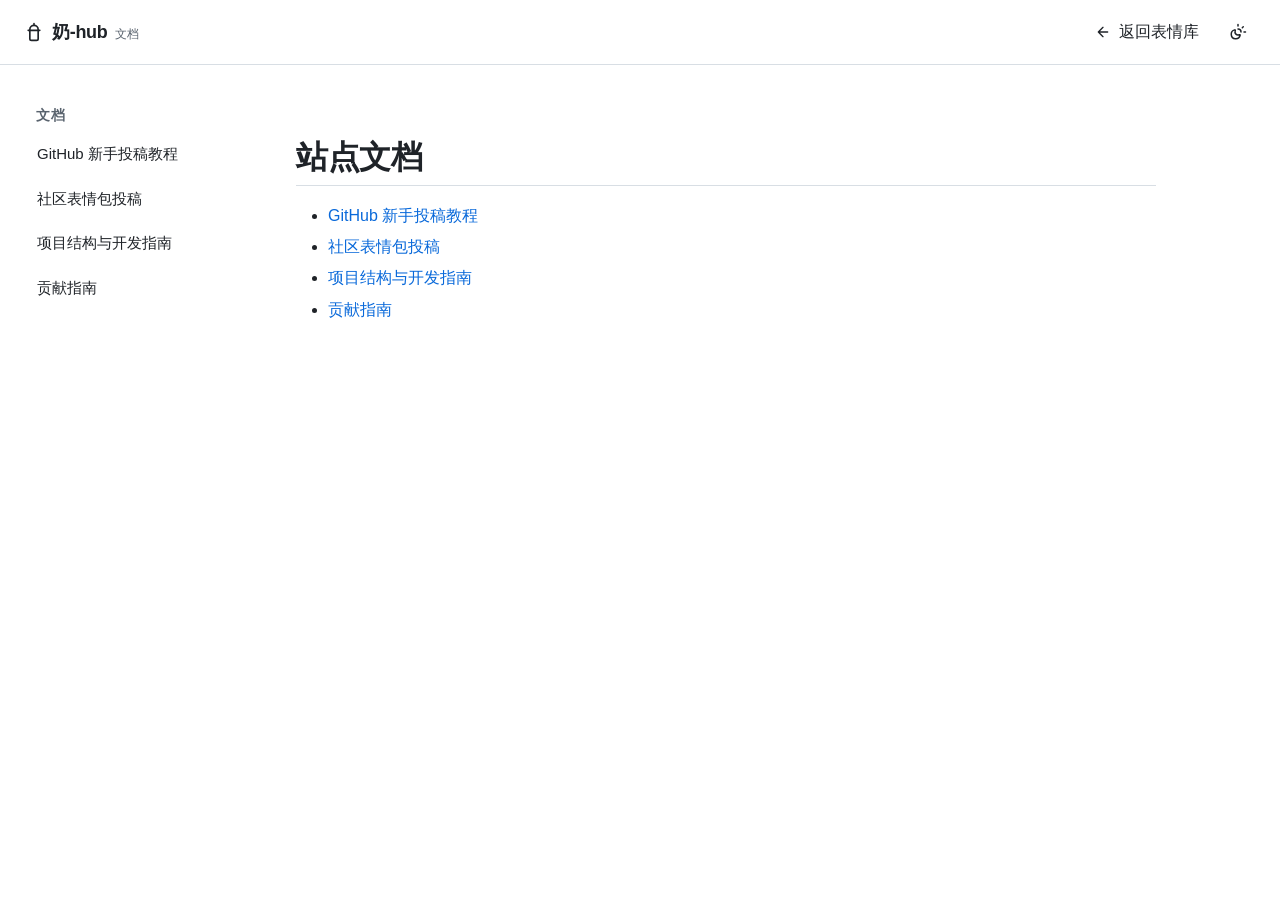
==== commit e6b90b72: "SVG" ====
--- a/docs.html
+++ b/docs.html
@@ -16,15 +16,15 @@
   <header class="site-header">
     <div class="container header-inner">
       <a class="brand" href="index.html">
-        <span class="brand-mark" aria-hidden="true">🍼</span>
+        <span class="brand-mark" data-icon="tabler:baby-bottle" data-icon-size="20" aria-hidden="true"></span>
         <span class="brand-name">奶-hub</span>
         <span class="brand-sub">文档</span>
       </a>
 
       <div class="header-actions">
-        <a class="btn btn-ghost" href="index.html">← 返回表情库</a>
+        <a class="btn btn-ghost" href="index.html"><span data-icon="lucide:arrow-left" aria-hidden="true"></span><span>返回表情库</span></a>
         <button id="themeToggle" class="btn btn-ghost icon-btn" type="button" aria-label="切换配色主题" title="切换配色主题">
-          <span id="themeIcon" aria-hidden="true">🌗</span>
+          <span id="themeIcon" data-icon="lucide:sun-moon" aria-hidden="true"></span>
         </button>
       </div>
     </div>
@@ -38,7 +38,7 @@
 
     <div class="docs-content">
       <div class="docs-toolbar">
-        <a class="link docs-source" id="sourceLink" href="#" target="_blank" rel="noopener noreferrer" hidden>在 GitHub 上查看原文 ↗</a>
+        <a class="link docs-source" id="sourceLink" href="#" target="_blank" rel="noopener noreferrer" hidden>在 GitHub 上查看原文<span data-icon="lucide:arrow-up-right" aria-hidden="true"></span></a>
       </div>
       <article class="prose" id="docContent"></article>
     </div>
@@ -48,6 +48,7 @@
     <div class="noscript">本站需要启用 JavaScript 才能渲染文档。</div>
   </noscript>
 
+  <script src="assets/js/icons.js"></script>
   <script src="assets/js/md.js"></script>
   <script src="assets/js/docs.js"></script>
 </body>
--- a/assets/css/style.css
+++ b/assets/css/style.css
@@ -66,6 +66,80 @@
   --glow-hover: 0 0 32px rgba(9, 105, 218, 0.2);
   --header-bg: rgba(255, 255, 255, 0.85);
   --overlay: rgba(31, 35, 40, 0.5);
+}
+
+/* 奶蛙主题：海绵宝宝级的亮黄底 + 海水蓝点缀，圆角和光晕都放软。 */
+:root[data-theme="naiwa"] {
+  --bg: #ffe45c;
+  --bg-subtle: #ffd83d;
+  --surface: #fff6c9;
+  --surface-2: #ffe98f;
+  --surface-light: #fffdf0;
+  --text: #4a3400;
+  --text-on-light: #4a3400;
+  --muted: #6d5210;
+  --accent: #0b7fa8;
+  --primary: #f5a300;
+  --primary-hover: #ffb524;
+  --primary-active: #d98c00;
+  --primary-dark: #8a5800;
+  --text-on-primary: #3a2600;
+  --border: #e8c64a;
+  --border-muted: #f2d96e;
+  --glow: 0 0 24px rgba(245, 163, 0, 0.3);
+  --glow-hover: 0 0 32px rgba(11, 127, 168, 0.32);
+  --header-bg: rgba(255, 228, 92, 0.86);
+  --overlay: rgba(74, 52, 0, 0.45);
+
+  --r-sm: 8px;
+  --r-md: 14px;
+  --r-lg: 22px;
+}
+
+:root[data-theme="naiwa"] body {
+  background-image:
+    radial-gradient(circle at 12% 14%, rgba(11, 127, 168, 0.14), transparent 40%),
+    radial-gradient(circle at 88% 8%, rgba(255, 255, 255, 0.4), transparent 38%),
+    radial-gradient(circle at 70% 92%, rgba(11, 127, 168, 0.1), transparent 42%);
+  background-attachment: fixed;
+}
+
+:root[data-theme="naiwa"] ::selection {
+  background: rgba(245, 163, 0, 0.42);
+}
+
+:root[data-theme="naiwa"] .hero-aurora {
+  background:
+    radial-gradient(45% 55% at 18% 30%, rgba(255, 255, 255, 0.5), transparent 70%),
+    radial-gradient(40% 50% at 78% 20%, rgba(11, 127, 168, 0.24), transparent 70%),
+    radial-gradient(50% 60% at 55% 90%, rgba(245, 163, 0, 0.32), transparent 70%);
+}
+
+:root[data-theme="naiwa"] .hero-title,
+:root[data-theme="naiwa"] .section-title {
+  letter-spacing: -0.5px;
+}
+
+:root[data-theme="naiwa"] .pet-bubble {
+  background: #fffdf0;
+  border-color: #e0b93f;
+  box-shadow: 0 2px 0 rgba(170, 130, 15, 0.16);
+}
+
+:root[data-theme="naiwa"] .pet-bubble::after {
+  background: #fffdf0;
+  border-color: #e0b93f;
+}
+
+:root[data-theme="naiwa"] .card:hover {
+  transform: translateY(-6px) rotate(-0.3deg);
+}
+
+:root[data-theme="naiwa"] .btn-ghost.is-on,
+:root[data-theme="naiwa"] .mobile-nav-toggle.is-on {
+  background: var(--surface-2);
+  border-color: var(--border);
+  color: var(--primary-dark);
 }
 
 @media (prefers-color-scheme: light) {
@@ -187,6 +261,27 @@
   padding: 1px 6px;
 }
 
+/* ---------- Icons ---------- */
+/* assets/js/icons.js 把 [data-icon] 宿主填成内联 SVG；宿主按行内元素与文字基线对齐。 */
+[data-icon] {
+  display: inline-flex;
+  align-items: center;
+  vertical-align: -0.18em;
+}
+
+.icon {
+  display: inline-block;
+  flex: none;
+  vertical-align: -0.18em;
+}
+
+.footer-mark {
+  display: inline-flex;
+  align-items: center;
+  gap: var(--sp-1);
+  vertical-align: -0.18em;
+}
+
 /* ---------- Buttons ---------- */
 .btn {
   display: inline-flex;
@@ -327,7 +422,15 @@
 }
 
 .brand-mark {
+  display: inline-flex;
+  align-self: center;
   font-size: 20px;
+}
+
+/* 图标跟随 .brand-mark 的字号，窄屏那两条只改字号的规则仍然生效。 */
+.brand-mark .icon {
+  width: 1em;
+  height: 1em;
 }
 
 .brand-sub {
@@ -659,7 +762,12 @@
 }
 
 .side-icon {
-  font-size: 16px;
+  display: inline-flex;
+  color: var(--muted);
+}
+
+.side-item.is-active .side-icon {
+  color: var(--text);
 }
 
 .side-name {
@@ -1065,6 +1173,11 @@
 }
 
 .card-body {
+  display: grid;
+  grid-template-rows: 42px 48px;
+  gap: 8px;
+  height: 126px;
+  box-sizing: border-box;
   padding: var(--sp-3) var(--sp-4) var(--sp-4);
 }
 
@@ -1072,13 +1185,21 @@
   display: flex;
   align-items: center;
   gap: var(--sp-2);
+  min-width: 0;
+  height: 42px;
+  overflow: hidden;
 }
 
 .card-title {
+  min-width: 0;
+  display: -webkit-box;
+  overflow: hidden;
   font-size: 15px;
   font-weight: 600;
   line-height: 1.4;
   letter-spacing: -0.2px;
+  -webkit-box-orient: vertical;
+  -webkit-line-clamp: 2;
 }
 
 .download-btn {
@@ -1104,7 +1225,9 @@
   display: flex;
   flex-wrap: wrap;
   gap: var(--sp-1);
-  margin-top: var(--sp-2);
+  align-content: flex-start;
+  height: 48px;
+  overflow: hidden;
 }
 
 .tag {
@@ -1154,6 +1277,13 @@
   border-bottom: 1px solid var(--border-muted);
 }
 
+.image-dialog-heading {
+  min-width: 0;
+  display: flex;
+  flex-direction: column;
+  gap: 2px;
+}
+
 .image-dialog-title {
   min-width: 0;
   overflow: hidden;
@@ -1164,6 +1294,37 @@
   white-space: nowrap;
 }
 
+.image-dialog-source {
+  display: flex;
+  flex-wrap: wrap;
+  align-items: baseline;
+  gap: 2px var(--sp-3);
+  color: var(--muted);
+  font-size: 12px;
+  line-height: 1.4;
+}
+
+.image-dialog-owner {
+  color: var(--text);
+  font-family: var(--mono);
+  font-weight: 500;
+}
+
+.image-dialog-owner:hover {
+  text-decoration: underline;
+  text-underline-offset: 3px;
+}
+
+.image-dialog-source-link {
+  color: var(--accent);
+  overflow-wrap: anywhere;
+}
+
+.image-dialog-source-link:hover {
+  text-decoration: underline;
+  text-underline-offset: 3px;
+}
+
 .image-dialog-close {
   flex: none;
   margin-left: auto;
@@ -1241,8 +1402,9 @@
 }
 
 .empty-icon {
-  font-size: 40px;
+  display: inline-flex;
   margin-bottom: var(--sp-3);
+  color: var(--muted);
 }
 
 .empty-state h3 {
@@ -1267,6 +1429,195 @@
 .reveal.is-visible {
   opacity: 1;
   transform: none;
+}
+
+/* ---------- Desktop pet ---------- */
+.pet {
+  position: fixed;
+  left: 0;
+  bottom: 0;
+  width: var(--pet-w, 96px);
+  height: var(--pet-h, 104px);
+  cursor: grab;
+  touch-action: none;
+  user-select: none;
+  -webkit-user-select: none;
+  will-change: transform;
+}
+
+/* 脚下投影：素材是雪碧图背景，用 drop-shadow 只会框出矩形，所以画一个椭圆。 */
+.pet::before {
+  content: "";
+  position: absolute;
+  left: 14%;
+  right: 14%;
+  bottom: -4px;
+  height: 12px;
+  border-radius: 50%;
+  background: radial-gradient(ellipse at center, rgba(0, 0, 0, 0.26), transparent 70%);
+  transition: opacity 160ms ease-out;
+}
+
+.pet.is-airborne::before {
+  opacity: 0;
+}
+
+.pet.is-dragging {
+  cursor: grabbing;
+}
+
+/* 图片弹窗和上传窗口打开时让位，不干扰阅读。 */
+.pet.is-paused {
+  opacity: 0;
+  pointer-events: none;
+  transition: opacity 160ms ease-out;
+}
+
+.pet.is-squash {
+  animation: pet-squash 260ms cubic-bezier(0.34, 1.56, 0.64, 1);
+}
+
+@keyframes pet-squash {
+  0% { scale: 1 1; }
+  35% { scale: 1.14 0.82; }
+  70% { scale: 0.94 1.06; }
+  100% { scale: 1 1; }
+}
+
+.pet:focus-visible {
+  outline: 2px solid var(--accent);
+  outline-offset: 4px;
+  border-radius: var(--r-md);
+}
+
+.pet-sprite {
+  width: 100%;
+  height: 100%;
+  background-repeat: no-repeat;
+  background-size: calc(100% * var(--pet-cols, 8)) calc(100% * var(--pet-rows, 9));
+  transform-origin: 50% 100%;
+}
+
+.pet-sprite.pet-breathe {
+  animation: pet-breathe 3.4s ease-in-out infinite;
+}
+
+@keyframes pet-breathe {
+  0%, 100% { transform: translateY(0) scale(1, 1); }
+  50% { transform: translateY(-1.5%) scale(1.02, 0.98); }
+}
+
+.pet-sprite.pet-bob {
+  animation: pet-bob 460ms ease-in-out infinite;
+}
+
+@keyframes pet-bob {
+  0%, 100% { transform: translateY(0) rotate(0deg); }
+  25% { transform: translateY(-5%) rotate(1.8deg); }
+  75% { transform: translateY(-1%) rotate(-1.8deg); }
+}
+
+.pet[data-state="sleep"] .pet-sprite {
+  filter: saturate(0.65) brightness(0.94);
+}
+
+.pet[data-state="sleep"]::after {
+  content: "z";
+  position: absolute;
+  right: 4%;
+  top: -8%;
+  font-family: var(--mono);
+  font-size: clamp(14px, calc(var(--pet-h, 104px) / 4), 26px);
+  font-weight: 700;
+  color: var(--muted);
+  animation: pet-z 2.6s ease-in-out infinite;
+}
+
+@keyframes pet-z {
+  0% { opacity: 0; transform: translateY(6px) scale(0.8); }
+  40% { opacity: 1; }
+  100% { opacity: 0; transform: translateY(-16px) scale(1.15); }
+}
+
+.pet-bubble {
+  position: absolute;
+  left: 50%;
+  bottom: calc(100% - 4px);
+  max-width: min(240px, 60vw);
+  padding: var(--sp-2) var(--sp-3);
+  border: 1px solid var(--border);
+  border-radius: var(--r-lg);
+  background: var(--surface);
+  color: var(--text);
+  font-size: 14px;
+  font-weight: 500;
+  line-height: 1.4;
+  white-space: nowrap;
+  overflow: hidden;
+  text-overflow: ellipsis;
+  box-shadow: var(--glow);
+  opacity: 0;
+  transform: translateX(-50%) scale(0.9);
+  transition: opacity 180ms ease-out, transform 180ms cubic-bezier(0.33, 1, 0.68, 1);
+  pointer-events: none;
+}
+
+.pet-bubble::after {
+  content: "";
+  position: absolute;
+  left: 50%;
+  bottom: -7px;
+  width: 12px;
+  height: 12px;
+  margin-left: -6px;
+  background: var(--surface);
+  border-right: 1px solid var(--border);
+  border-bottom: 1px solid var(--border);
+  transform: rotate(45deg);
+}
+
+.pet-bubble.is-on {
+  opacity: 1;
+  transform: translateX(-50%) scale(1);
+}
+
+.pet-menu {
+  position: fixed;
+  z-index: 130;
+  min-width: 136px;
+  padding: 4px;
+  border: 1px solid var(--border);
+  border-radius: var(--r-md);
+  background: var(--surface);
+  box-shadow: 0 12px 28px rgba(1, 4, 9, 0.28);
+  animation: fade-in 140ms ease-out;
+}
+
+.pet-menu-item {
+  display: block;
+  width: 100%;
+  padding: var(--sp-2) var(--sp-3);
+  border: 0;
+  border-radius: var(--r-sm);
+  background: transparent;
+  color: var(--text);
+  font: inherit;
+  font-size: 14px;
+  text-align: left;
+  cursor: pointer;
+}
+
+.pet-menu-item:hover,
+.pet-menu-item:focus-visible {
+  background: var(--surface-2);
+  color: var(--accent);
+  outline: none;
+}
+
+@media (max-width: 600px) {
+  .pet-bubble {
+    font-size: 13px;
+  }
 }
 
 /* ---------- Contribute ---------- */
@@ -1678,7 +2029,7 @@
   }
 
   .layout {
-    padding-top: var(--sp-6);
+    padding-top: var(--sp-10);
     padding-bottom: var(--sp-10);
   }
 
@@ -1734,3 +2085,567 @@
     scroll-behavior: auto !important;
   }
 }
+
+/* ---------- Image upload ---------- */
+.upload-dialog {
+  width: min(600px, calc(100vw - 32px));
+  max-width: none;
+  max-height: calc(100vh - 32px);
+  max-height: calc(100dvh - 32px);
+  margin: auto;
+  padding: 0;
+  overflow: hidden;
+  border: 1px solid var(--border);
+  border-radius: var(--r-md);
+  background: var(--surface);
+  color: var(--text);
+  box-shadow: 0 24px 80px rgba(0, 0, 0, 0.45);
+}
+
+.upload-dialog::backdrop {
+  background: rgba(1, 4, 9, 0.76);
+  backdrop-filter: blur(4px);
+}
+
+.upload-dialog-content {
+  display: grid;
+  grid-template-rows: auto minmax(0, 1fr);
+  max-height: calc(100vh - 32px);
+  max-height: calc(100dvh - 32px);
+}
+
+.upload-dialog-head {
+  display: flex;
+  align-items: flex-start;
+  gap: var(--sp-3);
+  padding: var(--sp-5) var(--sp-5) var(--sp-4);
+  border-bottom: 1px solid var(--border-muted);
+}
+
+.upload-dialog-title {
+  font-size: 20px;
+  line-height: 1.35;
+  font-weight: 600;
+}
+
+.upload-dialog-subtitle {
+  margin-top: var(--sp-1);
+  color: var(--muted);
+  font-size: 13px;
+  line-height: 1.55;
+}
+
+.upload-dialog-close {
+  flex: none;
+  margin: -4px -4px 0 auto;
+}
+
+.upload-dialog-body {
+  min-height: 0;
+  padding: var(--sp-4) var(--sp-5) var(--sp-5);
+  overflow: auto;
+}
+
+.upload-picker {
+  display: flex;
+  min-height: 82px;
+  flex-direction: column;
+  align-items: center;
+  justify-content: center;
+  gap: var(--sp-1);
+  width: 100%;
+  padding: var(--sp-3);
+  border: 1px dashed var(--border);
+  border-radius: var(--r-sm);
+  color: var(--accent);
+}
+
+.upload-picker:disabled {
+  opacity: 0.55;
+  cursor: not-allowed;
+}
+
+.upload-selection {
+  margin-top: var(--sp-3);
+  color: var(--muted);
+  font-size: 13px;
+}
+
+.upload-selection.is-error,
+.upload-item-message {
+  color: #cf222e;
+}
+
+.upload-list {
+  display: grid;
+  gap: var(--sp-2);
+  max-height: min(300px, 34dvh);
+  overflow: auto;
+  padding: 0;
+  margin: var(--sp-2) 0 0;
+  list-style: none;
+}
+
+.upload-item {
+  display: grid;
+  grid-template-columns: 42px minmax(0, 1fr) auto 36px;
+  align-items: center;
+  gap: var(--sp-2);
+  min-width: 0;
+  padding: var(--sp-2);
+  border: 1px solid var(--border-muted);
+  border-radius: var(--r-sm);
+  background: var(--bg-subtle);
+}
+
+.upload-thumbnail {
+  display: block;
+  width: 42px;
+  height: 42px;
+  object-fit: cover;
+  border-radius: 4px;
+  background: var(--surface-2);
+}
+
+.upload-item-info {
+  display: grid;
+  min-width: 0;
+  gap: 2px;
+}
+
+.upload-item-name {
+  overflow: hidden;
+  font-size: 13px;
+  font-weight: 500;
+  text-overflow: ellipsis;
+  white-space: nowrap;
+}
+
+.upload-item-size,
+.upload-item-message {
+  color: var(--muted);
+  font-size: 11px;
+  line-height: 1.4;
+}
+
+.upload-item-status {
+  display: inline-flex;
+  align-items: center;
+  justify-content: flex-end;
+  gap: 6px;
+  color: var(--muted);
+  font-size: 12px;
+  white-space: nowrap;
+}
+
+.upload-item[data-status="success"] .upload-item-status {
+  color: var(--primary);
+}
+
+.upload-item[data-status="error"] .upload-item-status,
+.upload-item[data-status="invalid"] .upload-item-status {
+  color: #cf222e;
+}
+
+.upload-spinner {
+  width: 14px;
+  height: 14px;
+  border: 2px solid var(--border);
+  border-top-color: var(--accent);
+  border-radius: 50%;
+  animation: upload-spin 700ms linear infinite;
+}
+
+@keyframes upload-spin {
+  to { transform: rotate(360deg); }
+}
+
+.upload-remove {
+  width: 32px;
+  height: 32px;
+  min-width: 32px;
+  min-height: 32px;
+  padding: 6px;
+}
+
+.upload-remove svg {
+  width: 16px;
+  height: 16px;
+}
+
+.upload-progress {
+  margin-top: var(--sp-4);
+}
+
+.upload-progress-head {
+  display: flex;
+  justify-content: space-between;
+  gap: var(--sp-3);
+  margin-bottom: var(--sp-2);
+  color: var(--muted);
+  font-size: 12px;
+}
+
+.upload-progress-track {
+  height: 6px;
+  overflow: hidden;
+  border-radius: var(--r-full);
+  background: var(--border-muted);
+}
+
+.upload-progress-track > span {
+  display: block;
+  width: 0;
+  height: 100%;
+  border-radius: inherit;
+  background: var(--primary);
+  transition: width 120ms linear;
+}
+
+.upload-dialog-actions {
+  display: flex;
+  justify-content: flex-end;
+  gap: var(--sp-2);
+  margin-top: var(--sp-5);
+}
+
+.btn:disabled {
+  opacity: 0.55;
+  cursor: not-allowed;
+}
+
+/* ---------- Compact navigation and gallery ---------- */
+.site-header .header-inner {
+  position: relative;
+}
+
+.menu-toggle,
+.mobile-nav {
+  display: none;
+}
+
+@media (max-width: 1011px) {
+  .site-header .header-inner {
+    display: grid;
+    grid-template-columns: auto minmax(0, 1fr) auto auto;
+    grid-template-rows: 44px;
+    gap: 0 var(--sp-2);
+    height: auto;
+    padding-top: var(--sp-2);
+    padding-bottom: var(--sp-2);
+  }
+
+  .brand {
+    grid-column: 1;
+    grid-row: 1;
+    min-width: 0;
+    align-items: center;
+    white-space: nowrap;
+  }
+
+  .brand-name {
+    white-space: nowrap;
+  }
+
+  .header-actions {
+    display: contents;
+  }
+
+  .header-actions .search-field {
+    grid-column: 2;
+    grid-row: 1;
+    width: 100%;
+    min-width: 0;
+    flex-basis: auto;
+  }
+
+  .header-actions #themeToggle {
+    grid-column: 3;
+    grid-row: 1;
+  }
+
+  .header-actions .star-btn {
+    display: none;
+  }
+
+  .menu-toggle {
+    display: inline-flex;
+    grid-column: 4;
+    grid-row: 1;
+  }
+
+  .mobile-nav:not([hidden]) {
+    position: absolute;
+    top: calc(100% + 6px);
+    right: var(--sp-4);
+    z-index: 40;
+    display: grid;
+    width: min(264px, calc(100vw - 32px));
+    gap: 3px;
+    padding: 6px;
+    border: 1px solid var(--border);
+    border-radius: var(--r-sm);
+    background: var(--surface);
+    box-shadow: 0 18px 48px rgba(0, 0, 0, 0.25);
+    backdrop-filter: blur(16px) saturate(140%);
+    transform-origin: top right;
+    animation: mobile-nav-in 150ms cubic-bezier(0.2, 0.75, 0.3, 1) both;
+  }
+
+  @keyframes mobile-nav-in {
+    from { opacity: 0; transform: translateY(-5px) scale(0.98); }
+    to { opacity: 1; transform: none; }
+  }
+
+  .mobile-nav a,
+  .mobile-nav-upload,
+  .mobile-nav-toggle {
+    display: flex;
+    align-items: center;
+    gap: var(--sp-3);
+    min-height: 44px;
+    padding: var(--sp-2) var(--sp-3);
+    border: 0;
+    border-radius: 4px;
+    background: transparent;
+    color: var(--text);
+    font: inherit;
+    text-align: left;
+  }
+
+  .mobile-nav-icon {
+    display: grid;
+    flex: none;
+    width: 20px;
+    height: 20px;
+    place-items: center;
+    color: var(--muted);
+  }
+
+  .mobile-nav-icon svg,
+  .mobile-nav-upload svg,
+  .mobile-nav-toggle svg {
+    display: block;
+    width: 18px;
+    height: 18px;
+  }
+
+  .mobile-nav a:hover,
+  .mobile-nav a:focus-visible,
+  .mobile-nav-upload:hover,
+  .mobile-nav-toggle:hover {
+    background: var(--surface-2);
+    color: var(--accent);
+  }
+
+  .mobile-nav a:hover .mobile-nav-icon,
+  .mobile-nav a:focus-visible .mobile-nav-icon {
+    color: var(--accent);
+  }
+
+  .mobile-nav-upload {
+    border-top: 1px solid var(--border-muted);
+    margin-top: 4px;
+    padding-top: var(--sp-3);
+    color: var(--accent);
+    cursor: pointer;
+  }
+
+  .grid {
+    columns: 3 180px;
+    column-gap: var(--sp-3);
+  }
+
+  .toolbar {
+    flex-wrap: wrap;
+    align-items: center;
+  }
+
+  .tabs {
+    max-width: 100%;
+  }
+
+  .toolbar-meta {
+    flex-wrap: wrap;
+    padding-bottom: var(--sp-2);
+  }
+
+}
+
+@media (max-width: 767px) {
+  .layout.container {
+    padding-top: var(--sp-10);
+  }
+
+  .brand-sub {
+    display: none;
+  }
+
+  .hero-actions .btn {
+    padding: 10px 14px;
+  }
+
+  .toolbar-meta {
+    width: 100%;
+    justify-content: space-between;
+  }
+
+  .grid {
+    columns: 2;
+  }
+
+  .card-open svg {
+    top: var(--sp-2);
+    right: var(--sp-2);
+    bottom: auto;
+  }
+
+  .card {
+    margin-bottom: var(--sp-3);
+  }
+
+  .card-body {
+    grid-template-rows: 36px 46px;
+    gap: 4px;
+    height: 102px;
+    padding: 8px;
+  }
+
+  .card-head {
+    height: 36px;
+    align-items: center;
+    gap: 2px;
+  }
+
+  .card-title {
+    min-width: 0;
+    display: -webkit-box;
+    overflow: hidden;
+    font-size: 13px;
+    line-height: 1.35;
+    overflow-wrap: anywhere;
+    -webkit-box-orient: vertical;
+    -webkit-line-clamp: 2;
+  }
+
+  .card-tags {
+    height: 46px;
+  }
+
+  .download-btn {
+    min-width: 30px;
+    min-height: 30px;
+    padding: 6px;
+  }
+
+  .tag {
+    padding: 1px 6px;
+    font-size: 11px;
+  }
+
+  .upload-dialog {
+    width: calc(100vw - 16px);
+    max-height: calc(100vh - 16px);
+    max-height: calc(100dvh - 16px);
+  }
+
+  .upload-dialog-content {
+    max-height: calc(100vh - 16px);
+    max-height: calc(100dvh - 16px);
+  }
+
+  .upload-dialog-head {
+    padding: var(--sp-4) var(--sp-3);
+  }
+
+  .upload-dialog-body {
+    padding: var(--sp-3);
+  }
+
+  .upload-item {
+    grid-template-columns: 36px minmax(0, 1fr) auto 32px;
+    gap: 6px;
+    padding: 6px;
+  }
+
+  .upload-thumbnail {
+    width: 36px;
+    height: 36px;
+  }
+
+  .upload-item-status {
+    font-size: 11px;
+  }
+}
+
+@media (max-width: 543px) {
+  .site-header .header-inner {
+    grid-template-rows: 42px;
+  }
+
+  .brand {
+    font-size: 16px;
+    gap: 6px;
+  }
+
+  .brand-mark {
+    font-size: 18px;
+  }
+
+  .grid {
+    columns: 2;
+  }
+
+  .toolbar-meta {
+    gap: 4px;
+  }
+
+  .toolbar-meta .btn-sm {
+    padding: 5px 7px;
+  }
+
+  .count {
+    font-size: 11px;
+  }
+
+  .upload-dialog-subtitle {
+    font-size: 12px;
+  }
+
+  .upload-item-status {
+    max-width: 60px;
+    white-space: normal;
+  }
+}
+
+@media (max-width: 359px) {
+  .site-header .header-inner {
+    grid-template-columns: auto minmax(0, 1fr) auto auto;
+    gap: 0 4px;
+  }
+
+  .brand {
+    gap: 4px;
+    font-size: 15px;
+  }
+
+  .brand-mark {
+    font-size: 17px;
+  }
+
+  .header-actions #themeToggle,
+  .menu-toggle {
+    min-width: 32px;
+    min-height: 32px;
+    padding: 6px;
+  }
+
+  .header-actions .search-field {
+    padding: 0 6px;
+  }
+
+  .search-field input {
+    padding-right: 2px;
+    padding-left: 4px;
+  }
+}
--- a/assets/css/docs.css
+++ b/assets/css/docs.css
@@ -21,6 +21,9 @@
 }
 
 .docs-source {
+  display: inline-flex;
+  align-items: center;
+  gap: 4px;
   font-size: 13px;
 }
 
